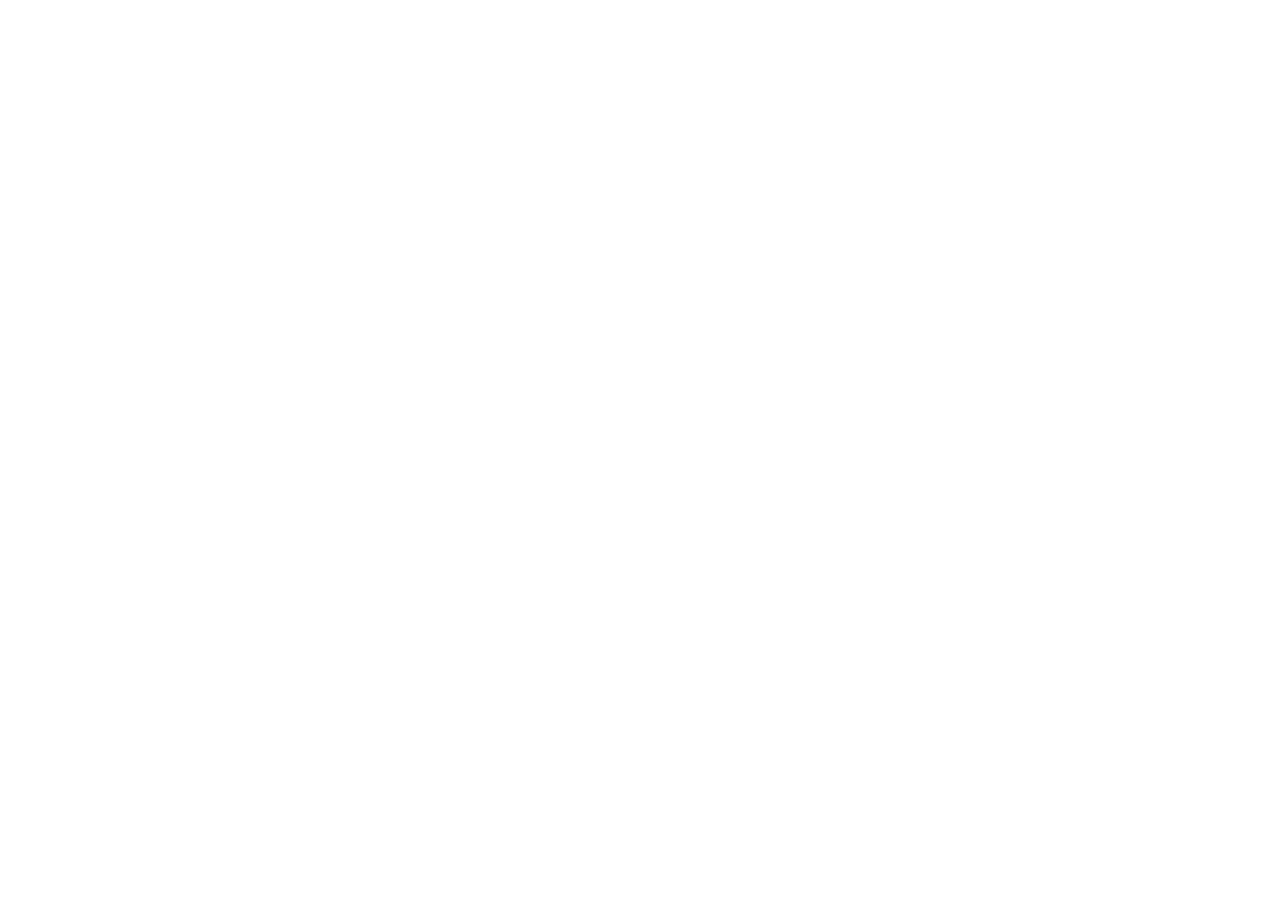
==== index.html @ b4d1ec99 "Inital Commit" ====
<!DOCTYPE html>
<html lang="en">
  <head>
    <meta charset="UTF-8" />
    <meta name="viewport" content="width=device-width, initial-scale=1.0" />
    <meta http-equiv="X-UA-Compatible" content="IE=edge" />
    <link rel="stylesheet" href="style.css" />
    <script src="scipt.js"></script>
    <title>Sing Up!</title>
  </head>
  <body></body>
</html>
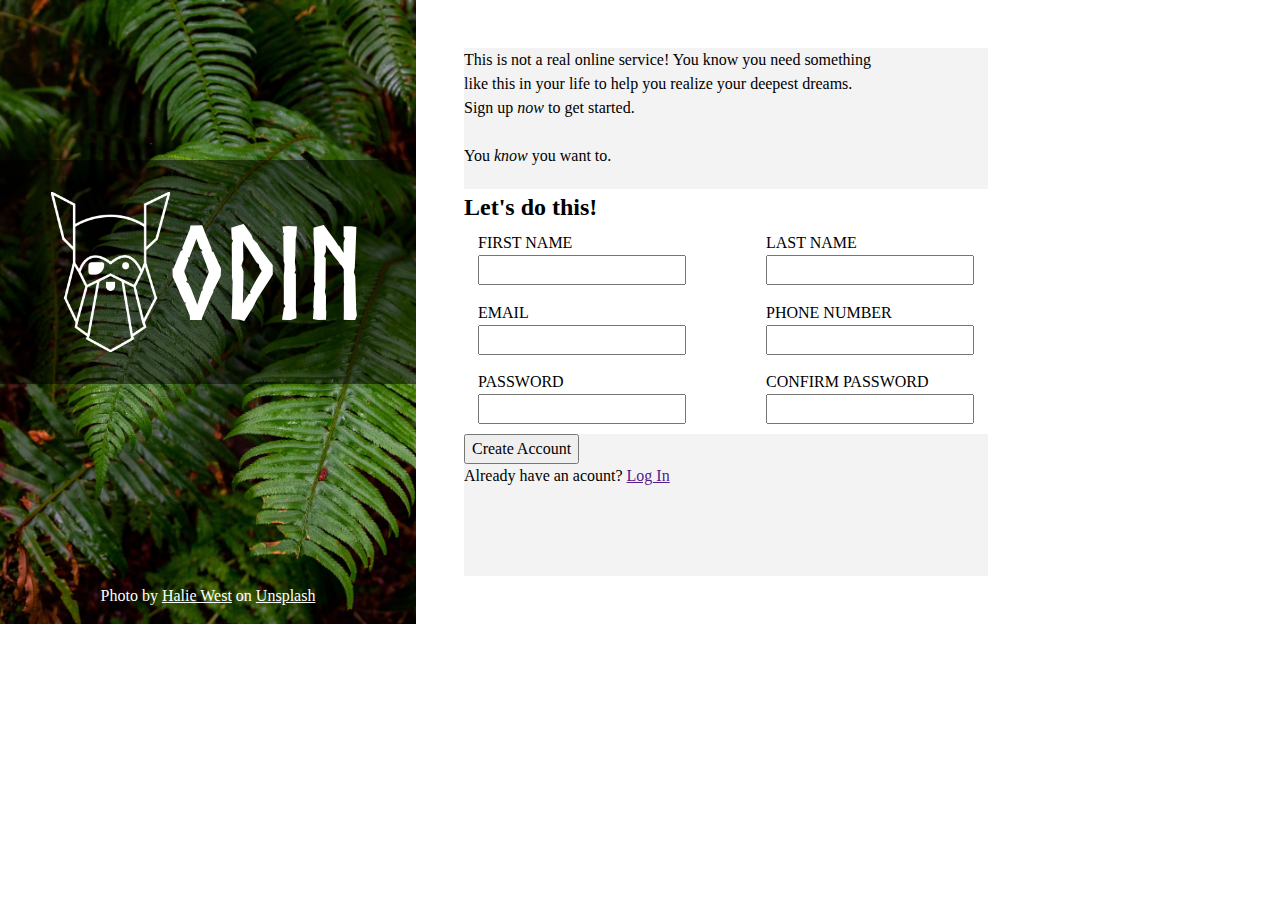
==== commit ba63aaca: "Added the greater part of Html and CSS, left Side of the form page adjusted" ====
--- a/index.html
+++ b/index.html
@@ -8,5 +8,88 @@
     <script src="scipt.js"></script>
     <title>Sing Up!</title>
   </head>
-  <body></body>
+  <body>
+    <main>
+      <div class="image-side">
+        <img
+          src="./Images/photo-1585202900225-6d3ac20a6962.avif"
+          alt="Background_Jungle"
+          srcset=""
+        />
+        <div class="logo">
+          <img src="./Images/odin-lined.png" alt="Odin Logo" />
+          <h1>ODIN</h1>
+        </div>
+        <div class="credits">
+          <p>
+            Photo by
+            <a href="https://unsplash.com/@haliewestphoto">Halie West</a> on
+            <a
+              href="https://unsplash.com/photos/green-leaf-plant-in-close-up-photography-25xggax4bSA"
+              >Unsplash</a
+            >
+          </p>
+        </div>
+      </div>
+      <div class="form-side">
+        <div class="form-text">
+          <p>This is not a real online service! You know you need something</p>
+          <p>like this in your life to help you realize your deepest dreams.</p>
+          <p>Sign up <i>now</i> to get started.</p>
+          <br />
+          <p>You <i>know</i> you want to.</p>
+        </div>
+        <div class="form-input">
+          <form>
+            <div>
+              <h2>Let's do this!</h2>
+            </div>
+            <fieldset>
+              <div>
+                <label for="first_name">FIRST NAME</label>
+                <input type="text" name="first_name" id="first_name" />
+              </div>
+              <div>
+                <label for="last_name">LAST NAME</label>
+                <input type="text" name="last_name" id="last_name" />
+              </div>
+            </fieldset>
+            <fieldset>
+              <div>
+                <label for="email">EMAIL</label
+                ><input type="email" name="email" id="email" />
+              </div>
+              <div>
+                <label for="phone_number">PHONE NUMBER</label
+                ><input
+                  type="text"
+                  name="phone_number"
+                  id="phone_number"
+                  validation
+                />
+              </div>
+            </fieldset>
+            <fieldset>
+              <div>
+                <label for="password">PASSWORD</label>
+                <input type="password" name="password" id="password" />
+              </div>
+              <div>
+                <label for="conf-password">CONFIRM PASSWORD</label>
+                <input
+                  type="password"
+                  name="conf-password"
+                  id="conf-password"
+                />
+              </div>
+            </fieldset>
+          </form>
+        </div>
+        <div class="form-confirmation">
+          <button type="submit">Create Account</button>
+          <p>Already have an acount? <a href="">Log In</a></p>
+        </div>
+      </div>
+    </main>
+  </body>
 </html>
--- a/style.css
+++ b/style.css
@@ -0,0 +1,162 @@
+/* Box sizing rules */
+*,
+*::before,
+*::after {
+  box-sizing: border-box;
+}
+
+/* Remove default margin */
+body,
+h1,
+h2,
+h3,
+h4,
+p,
+figure,
+blockquote,
+dl,
+dd {
+  margin: 0;
+}
+
+/* Remove list styles on ul, ol elements with a list role, which suggests default styling will be removed */
+ul[role='list'],
+ol[role='list'] {
+  list-style: none;
+}
+
+/* Set core root defaults */
+html:focus-within {
+  scroll-behavior: smooth;
+}
+
+/* Set core body defaults */
+body {
+  min-height: 100vh;
+  text-rendering: optimizeSpeed;
+  line-height: 1.5;
+}
+
+/* A elements that don't have a class get default styles */
+a:not([class]) {
+  text-decoration-skip-ink: auto;
+}
+
+/* Make images easier to work with */
+img,
+picture {
+  max-width: 100%;
+  display: block;
+}
+
+/* Inherit fonts for inputs and buttons */
+input,
+button,
+textarea,
+select {
+  font: inherit;
+}
+
+/* Remove all animations, transitions and smooth scroll for people that prefer not to see them */
+@media (prefers-reduced-motion: reduce) {
+  html:focus-within {
+   scroll-behavior: auto;
+  }
+  
+  *,
+  *::before,
+  *::after {
+    animation-duration: 0.01ms !important;
+    animation-iteration-count: 1 !important;
+    transition-duration: 0.01ms !important;
+    scroll-behavior: auto !important;
+  }
+}
+
+@font-face {
+  font-family: odin;
+  src: url(./Fonts/Norse-Bold.otf);
+}
+
+
+main {
+  display: flex;
+  position: relative;
+  font-family: roboto;
+}
+
+.image-side {
+  flex-basis: 32.5%;
+  position: relative;
+}
+
+.form-side {
+  display: flex;
+  flex-direction: column;
+  padding: 3rem;
+  position: relative;
+}
+
+.logo {
+  background-color: rgba(0,0,0,.5);
+  position: absolute;
+  display: flex;
+  top: 10rem;
+  align-items: center;
+  width: 100%;
+  justify-content: center;
+  padding: 1rem 0rem;
+
+}
+
+.logo h1 {
+  color: white;
+  font-family: odin;
+  font-size: 8rem;
+
+}
+
+.logo img {
+  height: 10rem;
+}
+
+.credits {
+  position: absolute;
+  color: white;
+  bottom:  1rem;
+  display: flex;
+  align-items: center;
+  justify-content: center;
+  width: 100%;
+}
+
+.credits a {
+  color: white;
+}
+
+.form-text {
+  flex-basis: 33%;
+  background-color: rgba(133,133,133,.1);
+}
+
+.form-input {
+  flex-basis: 33%;
+}
+
+.form-confirmation {
+  flex-basis: 33%;
+  background-color: rgba(133,133,133,.1);
+  width: 100%;
+}
+
+fieldset {
+  display: flex;
+  gap: 5rem;
+  border: 0px;
+}
+
+fieldset div {
+  display: flex;
+  flex-direction: column;
+  
+}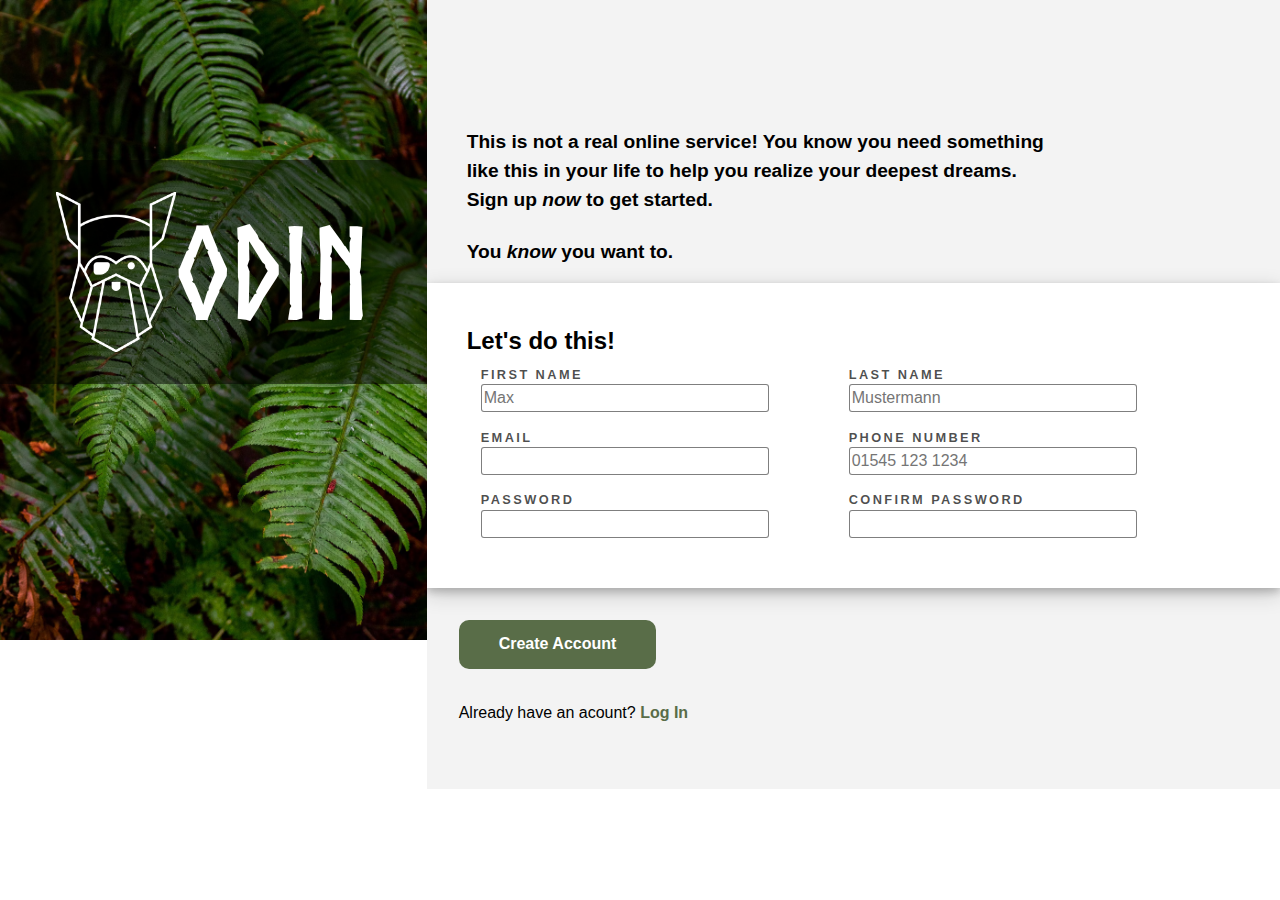
==== commit 8ea5058a: "Fixed Flexbox. Fixed Submit Button. Made the rest of the CSS Changes. Leftout Borders on focus by th" ====
--- a/index.html
+++ b/index.html
@@ -32,32 +32,48 @@
         </div>
       </div>
       <div class="form-side">
-        <div class="form-text">
-          <p>This is not a real online service! You know you need something</p>
-          <p>like this in your life to help you realize your deepest dreams.</p>
-          <p>Sign up <i>now</i> to get started.</p>
-          <br />
-          <p>You <i>know</i> you want to.</p>
-        </div>
-        <div class="form-input">
-          <form>
+        <form action="submitted.html" method="post" class="form-side">
+          <div class="form-text">
+            <p>
+              This is not a real online service! You know you need something
+            </p>
+            <p>
+              like this in your life to help you realize your deepest dreams.
+            </p>
+            <p>Sign up <i>now</i> to get started.</p>
+            <br />
+            <p>You <i>know</i> you want to.</p>
+          </div>
+          <div class="form-input">
             <div>
               <h2>Let's do this!</h2>
             </div>
             <fieldset>
               <div>
                 <label for="first_name">FIRST NAME</label>
-                <input type="text" name="first_name" id="first_name" />
+                <input
+                  type="text"
+                  name="first_name"
+                  id="first_name"
+                  placeholder="Max"
+                  required
+                />
               </div>
               <div>
                 <label for="last_name">LAST NAME</label>
-                <input type="text" name="last_name" id="last_name" />
+                <input
+                  type="text"
+                  name="last_name"
+                  id="last_name"
+                  placeholder="Mustermann"
+                  required
+                />
               </div>
             </fieldset>
             <fieldset>
               <div>
                 <label for="email">EMAIL</label
-                ><input type="email" name="email" id="email" />
+                ><input type="email" name="email" id="email" required />
               </div>
               <div>
                 <label for="phone_number">PHONE NUMBER</label
@@ -65,30 +81,40 @@
                   type="text"
                   name="phone_number"
                   id="phone_number"
-                  validation
+                  pattern="\d{5}[\-]\d{3}[\-]\d{4}"
+                  placeholder="01545 123 1234"
+                  required
                 />
               </div>
             </fieldset>
             <fieldset>
               <div>
                 <label for="password">PASSWORD</label>
-                <input type="password" name="password" id="password" />
+                <input
+                  class="error"
+                  type="password"
+                  name="password"
+                  id="password"
+                  minlength="8"
+                />
               </div>
               <div>
                 <label for="conf-password">CONFIRM PASSWORD</label>
                 <input
+                  class="error"
                   type="password"
                   name="conf-password"
                   id="conf-password"
+                  minlength="8"
                 />
               </div>
             </fieldset>
-          </form>
-        </div>
-        <div class="form-confirmation">
-          <button type="submit">Create Account</button>
-          <p>Already have an acount? <a href="">Log In</a></p>
-        </div>
+          </div>
+          <div class="form-confirmation">
+            <button type="submit">Create Account</button>
+            <p>Already have an acount? <a href="">Log In</a></p>
+          </div>
+        </form>
       </div>
     </main>
   </body>
--- a/style.css
+++ b/style.css
@@ -81,20 +81,25 @@
 
 main {
   display: flex;
+  flex-flow: row wrap;
+  /* position: relative; */
+  font-family: Arial, Helvetica, sans-serif;
+  
+  
+}
+
+.image-side {
+  flex:1;
   position: relative;
-  font-family: roboto;
-}
-
-.image-side {
-  flex-basis: 32.5%;
+  
+  
+}
+
+.form-side {
+  display: flex;
+  flex-direction: column;
   position: relative;
-}
-
-.form-side {
-  display: flex;
-  flex-direction: column;
-  padding: 3rem;
-  position: relative;
+  flex:2;
 }
 
 .logo {
@@ -135,28 +140,97 @@
 }
 
 .form-text {
-  flex-basis: 33%;
+  flex:2;
   background-color: rgba(133,133,133,.1);
+  padding: 8rem 0rem 1rem 2.5rem;
+  
+}
+
+.form-text p {
+  font-size: 1.2rem;
+  font-weight: 700;
+  
 }
 
 .form-input {
-  flex-basis: 33%;
+  flex:1;
+  width: 100%;
+  padding: 2.5rem;
+  box-shadow: 0 4px 8px 0 rgba(0, 0, 0, 0.2), 0 6px 20px 0 rgba(0, 0, 0, 0.19);
 }
 
 .form-confirmation {
-  flex-basis: 33%;
+  /* flex-basis: 33%; */
   background-color: rgba(133,133,133,.1);
   width: 100%;
+  padding: 2rem;
+  flex:2;
 }
 
 fieldset {
   display: flex;
   gap: 5rem;
   border: 0px;
+  position: relative;
 }
 
 fieldset div {
   display: flex;
   flex-direction: column;
   
-}+}
+
+input {
+  border-radius: 3px;
+  border: 1px solid rgba(0,0,0, .5);
+  width: 18rem;
+  
+}
+
+input:focus {
+
+  
+  border: 1px solid #555;
+  box-shadow: 5px 5px 8px 0 rgba(0, 0, 0, 0.2);
+}
+
+label {
+  font-family: helvetica;
+  font-weight: 700;
+  letter-spacing: 0.15rem;
+  color: rgba(0, 0, 0, 0.7);
+  font-size: 0.8rem;
+}
+
+.form-confirmation button {
+  background-color: #596D48; 
+  border-radius: 10px;
+  border: 0px;
+  color: white;
+  padding: 0.8rem 2.5rem;
+  font-weight: 600; 
+  font-size: 1rem;
+}
+
+.form-confirmation p {
+  padding: 2rem 0rem ;
+}
+
+.form-confirmation a {
+  color:#596D48;
+  font-weight: 600;
+  text-decoration: none;
+
+}
+
+.form-confirmation a:hover {
+  color: orangered;
+  
+
+}
+
+/* .error:focus {
+  border: 1px rgba(89, 109, 72, 0.5);
+  border-color: #596D48;
+  
+} */